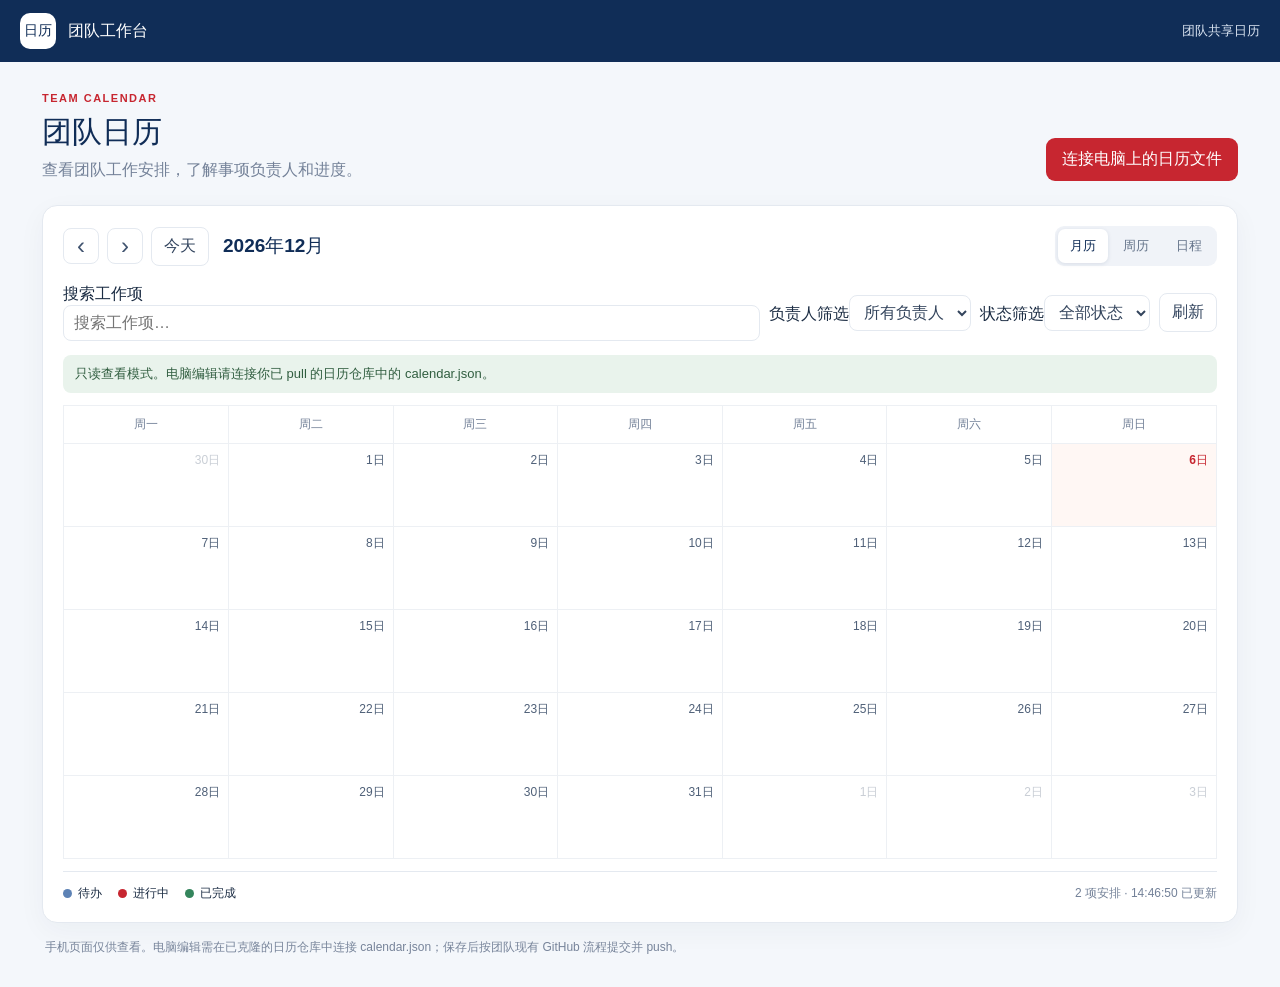
==== index.html @ 69278ab6 "Publish team calendar" ====
<!doctype html>
<html lang="zh-CN">
<head>
  <meta charset="utf-8"><meta name="viewport" content="width=device-width,initial-scale=1"><meta name="theme-color" content="#102d57">
  <meta name="description" content="团队工作安排日历"><title>团队日历</title>
  <link rel="stylesheet" href="./calendar.css"><script src="./fullcalendar.global.min.js" defer></script><script type="module" src="./calendar.js"></script>
</head>
<body>
  <header class="topbar"><div class="brand"><span class="brand-mark">日历</span><span>团队工作台</span></div><span class="read-only-label">团队共享日历</span></header>
  <main class="page">
    <section class="intro"><div><p class="eyebrow">TEAM CALENDAR</p><h1>团队日历</h1><p class="muted">查看团队工作安排，了解事项负责人和进度。</p></div><button id="connectFile" class="primary desktop-only" type="button">连接电脑上的日历文件</button></section>
    <section class="calendar-panel">
      <div class="calendar-toolbar"><div class="date-navigation"><button id="prevButton" class="icon" aria-label="上一期">‹</button><button id="nextButton" class="icon" aria-label="下一期">›</button><button id="todayButton" class="quiet">今天</button><h2 id="calendarTitle"></h2></div><div id="views" class="segmented" aria-label="日历视图"><button data-view="dayGridMonth">月历</button><button data-view="dayGridWeek">周历</button><button data-view="listMonth">日程</button></div></div>
      <div class="filters"><label class="search-label"><span class="sr-only">搜索工作项</span><input id="search" type="search" placeholder="搜索工作项…" maxlength="200"></label><label><span class="sr-only">负责人筛选</span><select id="ownerFilter"><option value="">所有负责人</option></select></label><label><span class="sr-only">状态筛选</span><select id="statusFilter"><option value="">全部状态</option><option value="todo">待办</option><option value="doing">进行中</option><option value="done">已完成</option></select></label><button id="refreshButton" class="quiet" type="button">刷新</button></div>
      <div id="statusBanner" class="status-banner" role="status" hidden></div><div id="calendar" aria-label="团队共享日历"></div>
      <footer class="calendar-footer"><div class="legend"><span><i class="dot todo"></i>待办</span><span><i class="dot doing"></i>进行中</span><span><i class="dot done"></i>已完成</span></div><span id="syncStatus" class="muted">正在读取日历</span></footer>
    </section>
    <p class="usage-note">手机页面仅供查看。电脑编辑需在已克隆的日历仓库中连接 calendar.json；保存后按团队现有 GitHub 流程提交并 push。</p>
  </main>
  <dialog id="eventDialog" class="drawer"><form id="eventForm"><div class="dialog-head"><div><p class="eyebrow">WORK ITEM</p><h2 id="eventHeading">工作项</h2></div><button id="closeEvent" class="icon" aria-label="关闭" type="button">×</button></div>
    <label>工作项标题<input id="eventTitle" required maxlength="200" placeholder="这项工作需要完成什么？"></label><div class="form-row"><label>开始日期<input id="eventStart" type="date" required></label><label>结束日期<input id="eventEnd" type="date" required></label></div><p class="field-note">结束日期包含当天，跨日事项会显示为连续横条。</p>
    <div class="form-row"><label>负责人<input id="eventOwner" maxlength="80" placeholder="可留空"></label><label>状态<select id="eventStatus"><option value="todo">待办</option><option value="doing">进行中</option><option value="done">已完成</option></select></label></div><label>备注<textarea id="eventBody" rows="4" maxlength="10000" placeholder="补充工作说明…"></textarea></label>
    <p id="eventError" class="error" role="alert"></p><div class="form-actions"><button id="deleteEvent" class="danger" type="button">删除工作项</button><button id="saveEvent" class="primary" type="submit">保存到本机文件</button></div>
  </form></dialog>
  <dialog id="readDialog" class="drawer"><div class="dialog-head"><div><p class="eyebrow">WORK ITEM</p><h2 id="readTitle"></h2></div><button class="icon" data-close-read aria-label="关闭">×</button></div><p id="readDates" class="field-note"></p><p id="readOwner" class="field-note"></p><p id="readStatus" class="field-note"></p><p id="readBody" class="read-body"></p></dialog>
  <script>document.documentElement.classList.toggle('mobile-view',matchMedia('(max-width: 767px)').matches);</script>
</body></html>
---- calendar.css ----
:root{font-family:"Segoe UI","Microsoft YaHei",sans-serif;color:#1b2c43;background:#f4f7fb;font-synthesis:none;text-rendering:optimizeLegibility;--navy:#102d57;--red:#c72630;--muted:#738198;--line:#e4e9f0;--todo:#dce9fa;--doing:#fbe5e3;--done:#dfeee7}*{box-sizing:border-box}body{margin:0}.topbar{height:62px;padding:0 max(20px,calc((100vw - 1240px)/2));display:flex;align-items:center;justify-content:space-between;background:var(--navy);color:white}.brand{display:flex;align-items:center;gap:12px;font-weight:600}.brand-mark{display:inline-grid;place-items:center;width:36px;height:36px;border-radius:10px;background:#fff;color:var(--navy);font-size:14px;font-weight:800}.read-only-label{font-size:13px;color:#d7e1ef}.page{max-width:1240px;margin:30px auto;padding:0 22px}.intro{display:flex;justify-content:space-between;align-items:end;gap:20px;margin:10px 0 24px}.eyebrow{margin:0 0 8px;color:var(--red);font-size:11px;letter-spacing:1.5px;font-weight:750}.intro h1{margin:0 0 7px;color:var(--navy);font-size:30px}.muted,.field-note{color:var(--muted)}.intro .muted{margin:0}.primary,.quiet,.danger,.icon,select,input,textarea{font:inherit}.primary{border:0;border-radius:9px;background:var(--red);color:white;font-weight:650;padding:11px 16px;cursor:pointer}.primary:hover{background:#a91e27}.quiet{border:1px solid var(--line);border-radius:8px;background:white;color:#32445e;padding:8px 12px;cursor:pointer}.quiet:hover,.icon:hover{border-color:#afbed0;background:#f6f8fb}.icon{width:36px;height:36px;border:1px solid var(--line);border-radius:8px;background:white;color:#40536f;font-size:24px;line-height:1;cursor:pointer}.calendar-panel{border:1px solid var(--line);border-radius:15px;background:white;padding:20px;box-shadow:0 8px 28px #142c4a0b}.calendar-toolbar,.date-navigation,.filters,.calendar-footer,.legend,.form-row,.form-actions,.dialog-head{display:flex;align-items:center}.calendar-toolbar{justify-content:space-between;gap:15px;margin-bottom:18px}.date-navigation{gap:8px}.date-navigation h2{margin:0 0 0 6px;color:var(--navy);font-size:19px}.segmented{display:flex;gap:3px;border-radius:9px;padding:3px;background:#f0f3f8}.segmented button{border:0;border-radius:7px;background:transparent;color:#66758b;padding:8px 12px;cursor:pointer}.segmented button.active{background:white;color:var(--navy);box-shadow:0 1px 4px #102d571c;font-weight:650}.filters{gap:9px;flex-wrap:wrap;margin:0 0 14px}.filters input,.filters select{height:36px;border:1px solid var(--line);border-radius:8px;background:white;padding:0 10px;color:#34455d}.search-label{flex:1;min-width:150px}.search-label input{width:100%}.status-banner{padding:10px 12px;margin-bottom:12px;border-radius:8px;background:#e9f3ec;color:#315e40;font-size:13px}.status-banner.warning{background:#fff4df;color:#765311}.calendar-footer{justify-content:space-between;border-top:1px solid var(--line);padding-top:13px;margin-top:12px;font-size:12px}.legend{gap:16px}.legend span{display:flex;align-items:center;gap:6px}.dot{width:9px;height:9px;border-radius:50%}.dot.todo{background:#5d82b5}.dot.doing{background:var(--red)}.dot.done{background:#34855c}.usage-note{font-size:12px;line-height:1.7;color:#77849a;margin:14px 3px}.fc{--fc-border-color:#edf0f4;--fc-page-bg-color:#fff;--fc-neutral-bg-color:#f7f9fc;--fc-today-bg-color:#fff7f4;--fc-event-border-color:transparent}.fc .fc-toolbar{display:none}.fc .fc-col-header-cell-cushion{padding:10px 3px;color:#738198;font-size:12px;font-weight:600}.fc .fc-daygrid-day-number{padding:8px;color:#4f6078;font-size:12px}.fc .fc-day-today .fc-daygrid-day-number{color:var(--red);font-weight:750}.fc .fc-daygrid-event{margin:2px 4px;border-radius:5px;padding:3px 5px;color:#193252!important;font-size:12px}.fc .fc-event-title{font-weight:600}.fc .fc-event.status-todo{background:var(--todo);border-color:var(--todo)}.fc .fc-event.status-doing{background:var(--doing);border-color:var(--doing)}.fc .fc-event.status-done{background:var(--done);border-color:var(--done)}.fc .fc-daygrid-more-link{font-size:11px;color:var(--navy)}.fc .fc-list-event-title a{color:#243650}.fc .fc-list-event-dot{border-color:var(--navy)!important}.fc .fc-list-day-cushion{background:#f6f8fb!important}.drawer{width:min(540px,calc(100vw - 24px));max-height:min(92vh,850px);margin:auto;border:0;border-radius:16px;padding:22px;background:white;box-shadow:0 20px 70px #102d5740}.drawer::backdrop{background:#0a1b33a6}.dialog-head{justify-content:space-between;gap:14px;margin-bottom:18px}.dialog-head h2{margin:0;color:var(--navy);font-size:21px}.drawer form>label,.form-row label{display:grid;gap:7px;margin:0 0 13px;font-size:13px;font-weight:600;color:#42536a}.drawer input,.drawer select,.drawer textarea{width:100%;min-width:0;border:1px solid #dce3ec;border-radius:8px;padding:10px 11px;background:white;color:#263851}.drawer textarea{resize:vertical}.form-row{gap:12px;align-items:flex-start}.form-row label{flex:1}.field-note{font-size:12px;margin:0 0 13px}.form-actions{justify-content:flex-end;gap:9px;margin-top:18px}.danger{margin-right:auto;border:1px solid #f0c8c8;border-radius:8px;background:white;color:#a62028;padding:9px 12px;cursor:pointer}.error{color:#ad252c;font-size:13px}.read-body{white-space:pre-wrap;line-height:1.65;color:#34455d}.mobile-view .desktop-only{display:none!important}.mobile-view .calendar-panel{padding:13px}.mobile-view .intro{margin-top:16px}.mobile-view .intro h1{font-size:25px}.mobile-view .intro .muted{font-size:13px}.mobile-view .calendar-toolbar{align-items:flex-start;flex-direction:column}.mobile-view .date-navigation{width:100%}.mobile-view .date-navigation h2{flex:1}.mobile-view .segmented{align-self:stretch}.mobile-view .segmented button{flex:1}.mobile-view .filters{display:grid;grid-template-columns:1fr 1fr}.mobile-view .search-label{grid-column:1/-1}.mobile-view .calendar-footer{align-items:flex-start;flex-direction:column;gap:10px}.mobile-view .fc .fc-list-event-title{white-space:normal}.mobile-view .fc .fc-list-event-time{width:0;font-size:0}@media(max-width:767px){.topbar{height:54px;padding:0 15px}.page{margin:17px auto;padding:0 12px}.calendar-panel{border-radius:12px}.intro h1{font-size:25px}.form-row{gap:8px}.drawer{padding:18px}.fc .fc-list-event-title{white-space:normal}}
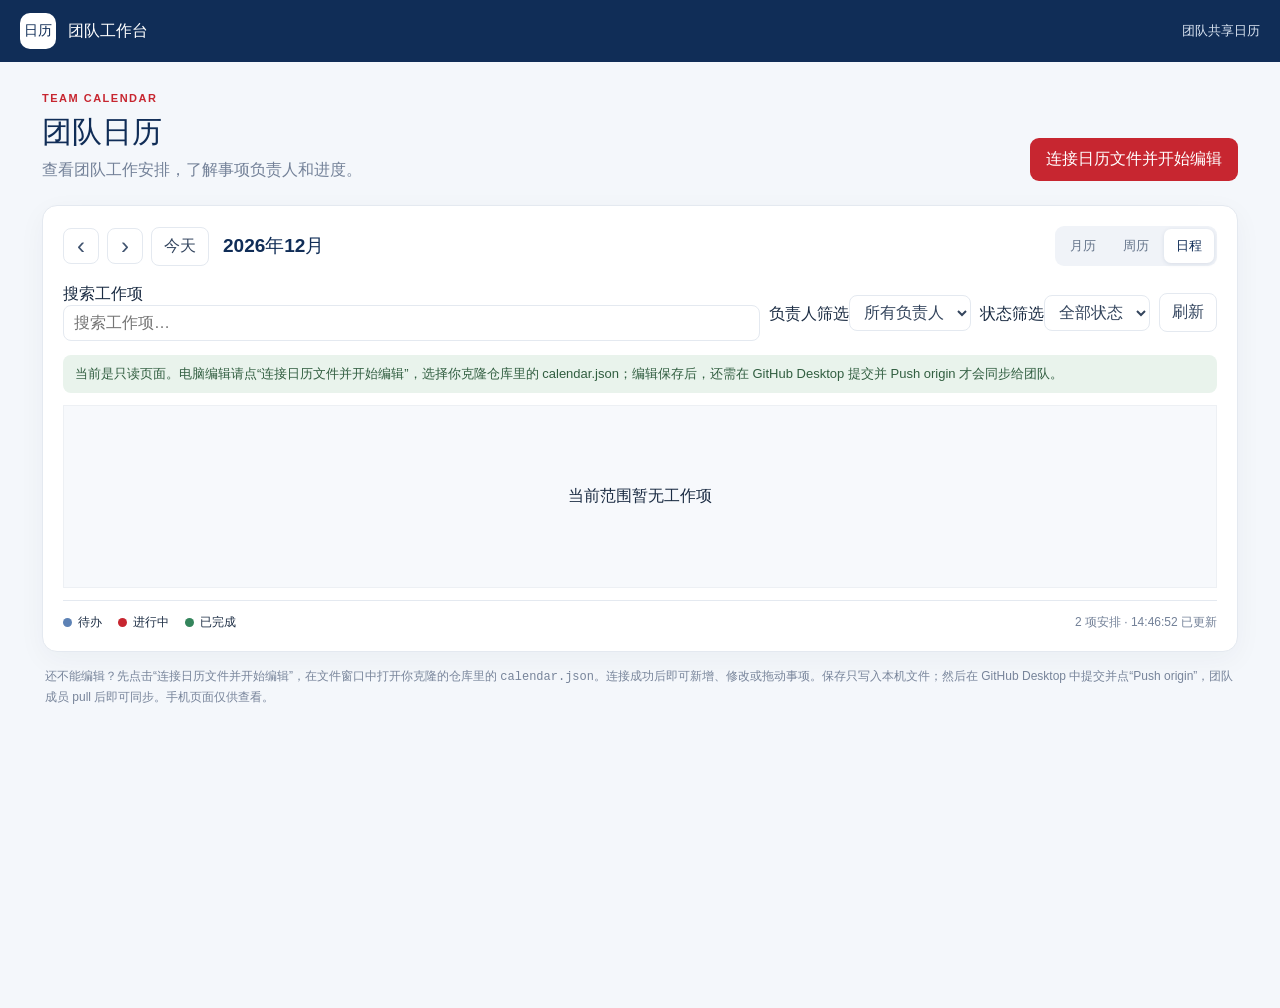
==== commit e2f69145: "Clarify calendar editing and push workflow" ====
--- a/index.html
+++ b/index.html
@@ -8,14 +8,14 @@
 <body>
   <header class="topbar"><div class="brand"><span class="brand-mark">日历</span><span>团队工作台</span></div><span class="read-only-label">团队共享日历</span></header>
   <main class="page">
-    <section class="intro"><div><p class="eyebrow">TEAM CALENDAR</p><h1>团队日历</h1><p class="muted">查看团队工作安排，了解事项负责人和进度。</p></div><button id="connectFile" class="primary desktop-only" type="button">连接电脑上的日历文件</button></section>
+    <section class="intro"><div><p class="eyebrow">TEAM CALENDAR</p><h1>团队日历</h1><p class="muted">查看团队工作安排，了解事项负责人和进度。</p></div><button id="connectFile" class="primary desktop-only" type="button">连接日历文件并开始编辑</button></section>
     <section class="calendar-panel">
       <div class="calendar-toolbar"><div class="date-navigation"><button id="prevButton" class="icon" aria-label="上一期">‹</button><button id="nextButton" class="icon" aria-label="下一期">›</button><button id="todayButton" class="quiet">今天</button><h2 id="calendarTitle"></h2></div><div id="views" class="segmented" aria-label="日历视图"><button data-view="dayGridMonth">月历</button><button data-view="dayGridWeek">周历</button><button data-view="listMonth">日程</button></div></div>
       <div class="filters"><label class="search-label"><span class="sr-only">搜索工作项</span><input id="search" type="search" placeholder="搜索工作项…" maxlength="200"></label><label><span class="sr-only">负责人筛选</span><select id="ownerFilter"><option value="">所有负责人</option></select></label><label><span class="sr-only">状态筛选</span><select id="statusFilter"><option value="">全部状态</option><option value="todo">待办</option><option value="doing">进行中</option><option value="done">已完成</option></select></label><button id="refreshButton" class="quiet" type="button">刷新</button></div>
       <div id="statusBanner" class="status-banner" role="status" hidden></div><div id="calendar" aria-label="团队共享日历"></div>
       <footer class="calendar-footer"><div class="legend"><span><i class="dot todo"></i>待办</span><span><i class="dot doing"></i>进行中</span><span><i class="dot done"></i>已完成</span></div><span id="syncStatus" class="muted">正在读取日历</span></footer>
     </section>
-    <p class="usage-note">手机页面仅供查看。电脑编辑需在已克隆的日历仓库中连接 calendar.json；保存后按团队现有 GitHub 流程提交并 push。</p>
+    <p class="usage-note">还不能编辑？先点击“连接日历文件并开始编辑”，在文件窗口中打开你克隆的仓库里的 <code>calendar.json</code>。连接成功后即可新增、修改或拖动事项。保存只写入本机文件；然后在 GitHub Desktop 中提交并点“Push origin”，团队成员 pull 后即可同步。手机页面仅供查看。</p>
   </main>
   <dialog id="eventDialog" class="drawer"><form id="eventForm"><div class="dialog-head"><div><p class="eyebrow">WORK ITEM</p><h2 id="eventHeading">工作项</h2></div><button id="closeEvent" class="icon" aria-label="关闭" type="button">×</button></div>
     <label>工作项标题<input id="eventTitle" required maxlength="200" placeholder="这项工作需要完成什么？"></label><div class="form-row"><label>开始日期<input id="eventStart" type="date" required></label><label>结束日期<input id="eventEnd" type="date" required></label></div><p class="field-note">结束日期包含当天，跨日事项会显示为连续横条。</p>
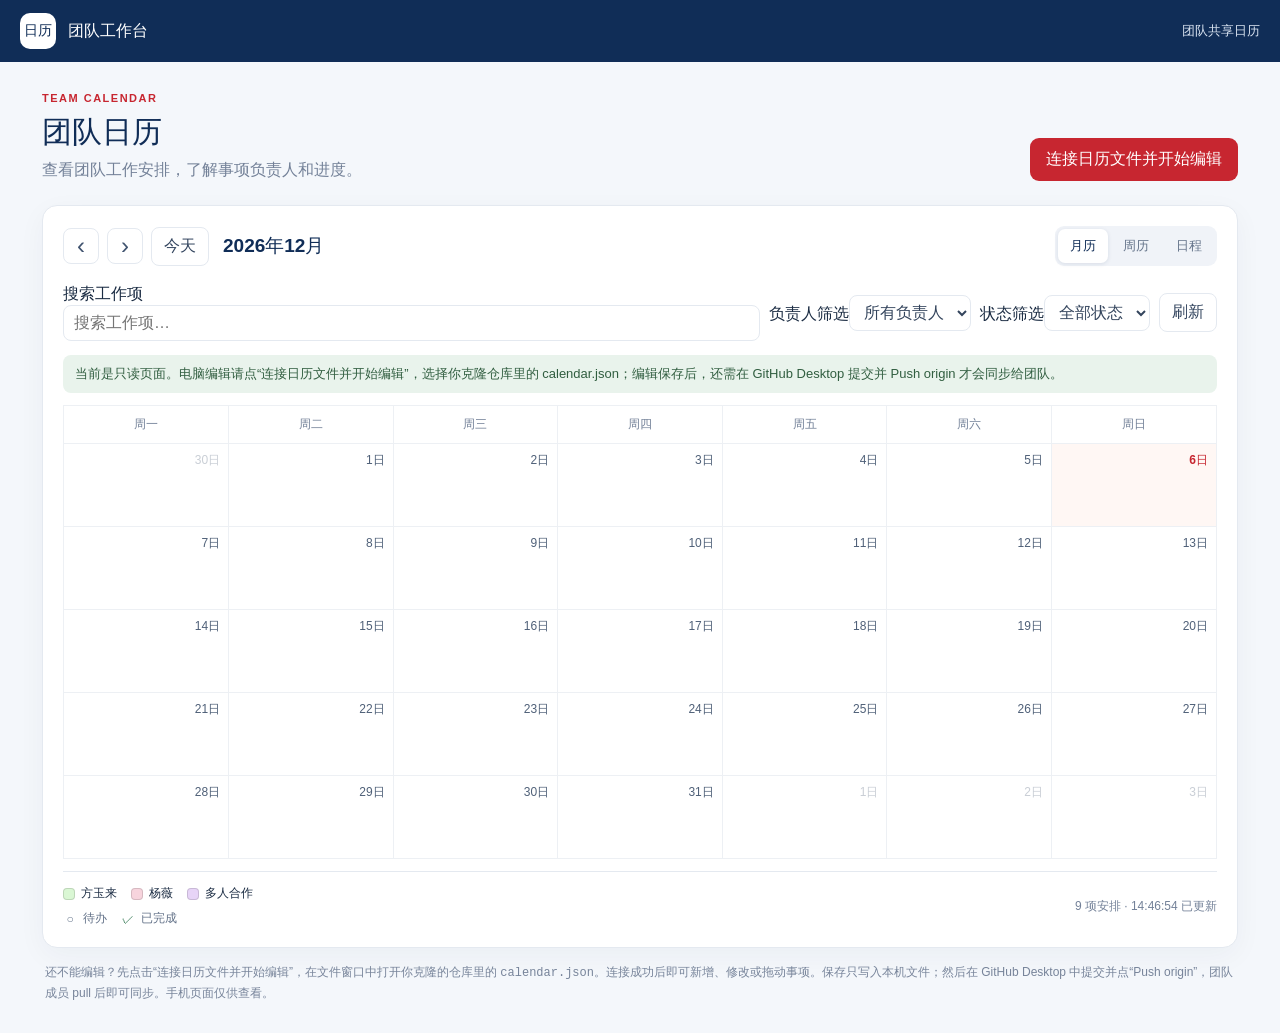
==== commit 6127bd2a: "更新团队日历" ====
--- a/index.html
+++ b/index.html
@@ -11,15 +11,15 @@
     <section class="intro"><div><p class="eyebrow">TEAM CALENDAR</p><h1>团队日历</h1><p class="muted">查看团队工作安排，了解事项负责人和进度。</p></div><button id="connectFile" class="primary desktop-only" type="button">连接日历文件并开始编辑</button></section>
     <section class="calendar-panel">
       <div class="calendar-toolbar"><div class="date-navigation"><button id="prevButton" class="icon" aria-label="上一期">‹</button><button id="nextButton" class="icon" aria-label="下一期">›</button><button id="todayButton" class="quiet">今天</button><h2 id="calendarTitle"></h2></div><div id="views" class="segmented" aria-label="日历视图"><button data-view="dayGridMonth">月历</button><button data-view="dayGridWeek">周历</button><button data-view="listMonth">日程</button></div></div>
-      <div class="filters"><label class="search-label"><span class="sr-only">搜索工作项</span><input id="search" type="search" placeholder="搜索工作项…" maxlength="200"></label><label><span class="sr-only">负责人筛选</span><select id="ownerFilter"><option value="">所有负责人</option></select></label><label><span class="sr-only">状态筛选</span><select id="statusFilter"><option value="">全部状态</option><option value="todo">待办</option><option value="doing">进行中</option><option value="done">已完成</option></select></label><button id="refreshButton" class="quiet" type="button">刷新</button></div>
+      <div class="filters"><label class="search-label"><span class="sr-only">搜索工作项</span><input id="search" type="search" placeholder="搜索工作项…" maxlength="200"></label><label><span class="sr-only">负责人筛选</span><select id="ownerFilter"><option value="">所有负责人</option></select></label><label><span class="sr-only">状态筛选</span><select id="statusFilter"><option value="">全部状态</option><option value="todo">待办</option><option value="done">已完成</option></select></label><button id="refreshButton" class="quiet" type="button">刷新</button></div>
       <div id="statusBanner" class="status-banner" role="status" hidden></div><div id="calendar" aria-label="团队共享日历"></div>
-      <footer class="calendar-footer"><div class="legend"><span><i class="dot todo"></i>待办</span><span><i class="dot doing"></i>进行中</span><span><i class="dot done"></i>已完成</span></div><span id="syncStatus" class="muted">正在读取日历</span></footer>
+      <footer class="calendar-footer"><div class="calendar-legends"><div id="ownerLegend" class="legend" aria-label="执行人颜色图例"></div><div class="status-legend" aria-label="任务状态图例"><span><i class="task-status-icon is-todo" aria-hidden="true">○</i>待办</span><span><i class="task-status-icon is-done" aria-hidden="true">✓</i>已完成</span></div></div><span id="syncStatus" class="muted">正在读取日历</span></footer>
     </section>
     <p class="usage-note">还不能编辑？先点击“连接日历文件并开始编辑”，在文件窗口中打开你克隆的仓库里的 <code>calendar.json</code>。连接成功后即可新增、修改或拖动事项。保存只写入本机文件；然后在 GitHub Desktop 中提交并点“Push origin”，团队成员 pull 后即可同步。手机页面仅供查看。</p>
   </main>
   <dialog id="eventDialog" class="drawer"><form id="eventForm"><div class="dialog-head"><div><p class="eyebrow">WORK ITEM</p><h2 id="eventHeading">工作项</h2></div><button id="closeEvent" class="icon" aria-label="关闭" type="button">×</button></div>
     <label>工作项标题<input id="eventTitle" required maxlength="200" placeholder="这项工作需要完成什么？"></label><div class="form-row"><label>开始日期<input id="eventStart" type="date" required></label><label>结束日期<input id="eventEnd" type="date" required></label></div><p class="field-note">结束日期包含当天，跨日事项会显示为连续横条。</p>
-    <div class="form-row"><label>负责人<input id="eventOwner" maxlength="80" placeholder="可留空"></label><label>状态<select id="eventStatus"><option value="todo">待办</option><option value="doing">进行中</option><option value="done">已完成</option></select></label></div><label>备注<textarea id="eventBody" rows="4" maxlength="10000" placeholder="补充工作说明…"></textarea></label>
+    <div class="form-row"><label>执行人<input id="eventOwner" maxlength="80" placeholder="多人用顿号分隔，如：方玉来、杨薇"></label><label>状态<select id="eventStatus"><option value="todo">待办</option><option value="done">已完成</option></select></label></div><label>备注<textarea id="eventBody" rows="4" maxlength="10000" placeholder="补充工作说明…"></textarea></label>
     <p id="eventError" class="error" role="alert"></p><div class="form-actions"><button id="deleteEvent" class="danger" type="button">删除工作项</button><button id="saveEvent" class="primary" type="submit">保存到本机文件</button></div>
   </form></dialog>
   <dialog id="readDialog" class="drawer"><div class="dialog-head"><div><p class="eyebrow">WORK ITEM</p><h2 id="readTitle"></h2></div><button class="icon" data-close-read aria-label="关闭">×</button></div><p id="readDates" class="field-note"></p><p id="readOwner" class="field-note"></p><p id="readStatus" class="field-note"></p><p id="readBody" class="read-body"></p></dialog>
--- a/calendar.css
+++ b/calendar.css
@@ -1 +1 @@
-:root{font-family:"Segoe UI","Microsoft YaHei",sans-serif;color:#1b2c43;background:#f4f7fb;font-synthesis:none;text-rendering:optimizeLegibility;--navy:#102d57;--red:#c72630;--muted:#738198;--line:#e4e9f0;--todo:#dce9fa;--doing:#fbe5e3;--done:#dfeee7}*{box-sizing:border-box}body{margin:0}.topbar{height:62px;padding:0 max(20px,calc((100vw - 1240px)/2));display:flex;align-items:center;justify-content:space-between;background:var(--navy);color:white}.brand{display:flex;align-items:center;gap:12px;font-weight:600}.brand-mark{display:inline-grid;place-items:center;width:36px;height:36px;border-radius:10px;background:#fff;color:var(--navy);font-size:14px;font-weight:800}.read-only-label{font-size:13px;color:#d7e1ef}.page{max-width:1240px;margin:30px auto;padding:0 22px}.intro{display:flex;justify-content:space-between;align-items:end;gap:20px;margin:10px 0 24px}.eyebrow{margin:0 0 8px;color:var(--red);font-size:11px;letter-spacing:1.5px;font-weight:750}.intro h1{margin:0 0 7px;color:var(--navy);font-size:30px}.muted,.field-note{color:var(--muted)}.intro .muted{margin:0}.primary,.quiet,.danger,.icon,select,input,textarea{font:inherit}.primary{border:0;border-radius:9px;background:var(--red);color:white;font-weight:650;padding:11px 16px;cursor:pointer}.primary:hover{background:#a91e27}.quiet{border:1px solid var(--line);border-radius:8px;background:white;color:#32445e;padding:8px 12px;cursor:pointer}.quiet:hover,.icon:hover{border-color:#afbed0;background:#f6f8fb}.icon{width:36px;height:36px;border:1px solid var(--line);border-radius:8px;background:white;color:#40536f;font-size:24px;line-height:1;cursor:pointer}.calendar-panel{border:1px solid var(--line);border-radius:15px;background:white;padding:20px;box-shadow:0 8px 28px #142c4a0b}.calendar-toolbar,.date-navigation,.filters,.calendar-footer,.legend,.form-row,.form-actions,.dialog-head{display:flex;align-items:center}.calendar-toolbar{justify-content:space-between;gap:15px;margin-bottom:18px}.date-navigation{gap:8px}.date-navigation h2{margin:0 0 0 6px;color:var(--navy);font-size:19px}.segmented{display:flex;gap:3px;border-radius:9px;padding:3px;background:#f0f3f8}.segmented button{border:0;border-radius:7px;background:transparent;color:#66758b;padding:8px 12px;cursor:pointer}.segmented button.active{background:white;color:var(--navy);box-shadow:0 1px 4px #102d571c;font-weight:650}.filters{gap:9px;flex-wrap:wrap;margin:0 0 14px}.filters input,.filters select{height:36px;border:1px solid var(--line);border-radius:8px;background:white;padding:0 10px;color:#34455d}.search-label{flex:1;min-width:150px}.search-label input{width:100%}.status-banner{padding:10px 12px;margin-bottom:12px;border-radius:8px;background:#e9f3ec;color:#315e40;font-size:13px}.status-banner.warning{background:#fff4df;color:#765311}.calendar-footer{justify-content:space-between;border-top:1px solid var(--line);padding-top:13px;margin-top:12px;font-size:12px}.legend{gap:16px}.legend span{display:flex;align-items:center;gap:6px}.dot{width:9px;height:9px;border-radius:50%}.dot.todo{background:#5d82b5}.dot.doing{background:var(--red)}.dot.done{background:#34855c}.usage-note{font-size:12px;line-height:1.7;color:#77849a;margin:14px 3px}.fc{--fc-border-color:#edf0f4;--fc-page-bg-color:#fff;--fc-neutral-bg-color:#f7f9fc;--fc-today-bg-color:#fff7f4;--fc-event-border-color:transparent}.fc .fc-toolbar{display:none}.fc .fc-col-header-cell-cushion{padding:10px 3px;color:#738198;font-size:12px;font-weight:600}.fc .fc-daygrid-day-number{padding:8px;color:#4f6078;font-size:12px}.fc .fc-day-today .fc-daygrid-day-number{color:var(--red);font-weight:750}.fc .fc-daygrid-event{margin:2px 4px;border-radius:5px;padding:3px 5px;color:#193252!important;font-size:12px}.fc .fc-event-title{font-weight:600}.fc .fc-event.status-todo{background:var(--todo);border-color:var(--todo)}.fc .fc-event.status-doing{background:var(--doing);border-color:var(--doing)}.fc .fc-event.status-done{background:var(--done);border-color:var(--done)}.fc .fc-daygrid-more-link{font-size:11px;color:var(--navy)}.fc .fc-list-event-title a{color:#243650}.fc .fc-list-event-dot{border-color:var(--navy)!important}.fc .fc-list-day-cushion{background:#f6f8fb!important}.drawer{width:min(540px,calc(100vw - 24px));max-height:min(92vh,850px);margin:auto;border:0;border-radius:16px;padding:22px;background:white;box-shadow:0 20px 70px #102d5740}.drawer::backdrop{background:#0a1b33a6}.dialog-head{justify-content:space-between;gap:14px;margin-bottom:18px}.dialog-head h2{margin:0;color:var(--navy);font-size:21px}.drawer form>label,.form-row label{display:grid;gap:7px;margin:0 0 13px;font-size:13px;font-weight:600;color:#42536a}.drawer input,.drawer select,.drawer textarea{width:100%;min-width:0;border:1px solid #dce3ec;border-radius:8px;padding:10px 11px;background:white;color:#263851}.drawer textarea{resize:vertical}.form-row{gap:12px;align-items:flex-start}.form-row label{flex:1}.field-note{font-size:12px;margin:0 0 13px}.form-actions{justify-content:flex-end;gap:9px;margin-top:18px}.danger{margin-right:auto;border:1px solid #f0c8c8;border-radius:8px;background:white;color:#a62028;padding:9px 12px;cursor:pointer}.error{color:#ad252c;font-size:13px}.read-body{white-space:pre-wrap;line-height:1.65;color:#34455d}.mobile-view .desktop-only{display:none!important}.mobile-view .calendar-panel{padding:13px}.mobile-view .intro{margin-top:16px}.mobile-view .intro h1{font-size:25px}.mobile-view .intro .muted{font-size:13px}.mobile-view .calendar-toolbar{align-items:flex-start;flex-direction:column}.mobile-view .date-navigation{width:100%}.mobile-view .date-navigation h2{flex:1}.mobile-view .segmented{align-self:stretch}.mobile-view .segmented button{flex:1}.mobile-view .filters{display:grid;grid-template-columns:1fr 1fr}.mobile-view .search-label{grid-column:1/-1}.mobile-view .calendar-footer{align-items:flex-start;flex-direction:column;gap:10px}.mobile-view .fc .fc-list-event-title{white-space:normal}.mobile-view .fc .fc-list-event-time{width:0;font-size:0}@media(max-width:767px){.topbar{height:54px;padding:0 15px}.page{margin:17px auto;padding:0 12px}.calendar-panel{border-radius:12px}.intro h1{font-size:25px}.form-row{gap:8px}.drawer{padding:18px}.fc .fc-list-event-title{white-space:normal}}
+:root{font-family:"Segoe UI","Microsoft YaHei",sans-serif;color:#1b2c43;background:#f4f7fb;font-synthesis:none;text-rendering:optimizeLegibility;--navy:#102d57;--red:#c72630;--muted:#738198;--line:#e4e9f0;}*{box-sizing:border-box}body{margin:0}.topbar{height:62px;padding:0 max(20px,calc((100vw - 1240px)/2));display:flex;align-items:center;justify-content:space-between;background:var(--navy);color:white}.brand{display:flex;align-items:center;gap:12px;font-weight:600}.brand-mark{display:inline-grid;place-items:center;width:36px;height:36px;border-radius:10px;background:#fff;color:var(--navy);font-size:14px;font-weight:800}.read-only-label{font-size:13px;color:#d7e1ef}.page{max-width:1240px;margin:30px auto;padding:0 22px}.intro{display:flex;justify-content:space-between;align-items:end;gap:20px;margin:10px 0 24px}.eyebrow{margin:0 0 8px;color:var(--red);font-size:11px;letter-spacing:1.5px;font-weight:750}.intro h1{margin:0 0 7px;color:var(--navy);font-size:30px}.muted,.field-note{color:var(--muted)}.intro .muted{margin:0}.primary,.quiet,.danger,.icon,select,input,textarea{font:inherit}.primary{border:0;border-radius:9px;background:var(--red);color:white;font-weight:650;padding:11px 16px;cursor:pointer}.primary:hover{background:#a91e27}.quiet{border:1px solid var(--line);border-radius:8px;background:white;color:#32445e;padding:8px 12px;cursor:pointer}.quiet:hover,.icon:hover{border-color:#afbed0;background:#f6f8fb}.icon{width:36px;height:36px;border:1px solid var(--line);border-radius:8px;background:white;color:#40536f;font-size:24px;line-height:1;cursor:pointer}.calendar-panel{border:1px solid var(--line);border-radius:15px;background:white;padding:20px;box-shadow:0 8px 28px #142c4a0b}.calendar-toolbar,.date-navigation,.filters,.calendar-footer,.legend,.form-row,.form-actions,.dialog-head{display:flex;align-items:center}.calendar-toolbar{justify-content:space-between;gap:15px;margin-bottom:18px}.date-navigation{gap:8px}.date-navigation h2{margin:0 0 0 6px;color:var(--navy);font-size:19px}.segmented{display:flex;gap:3px;border-radius:9px;padding:3px;background:#f0f3f8}.segmented button{border:0;border-radius:7px;background:transparent;color:#66758b;padding:8px 12px;cursor:pointer}.segmented button.active{background:white;color:var(--navy);box-shadow:0 1px 4px #102d571c;font-weight:650}.filters{gap:9px;flex-wrap:wrap;margin:0 0 14px}.filters input,.filters select{height:36px;border:1px solid var(--line);border-radius:8px;background:white;padding:0 10px;color:#34455d}.search-label{flex:1;min-width:150px}.search-label input{width:100%}.status-banner{padding:10px 12px;margin-bottom:12px;border-radius:8px;background:#e9f3ec;color:#315e40;font-size:13px}.status-banner.warning{background:#fff4df;color:#765311}.calendar-footer{justify-content:space-between;border-top:1px solid var(--line);padding-top:13px;margin-top:12px;font-size:12px}.legend{gap:16px}.legend span{display:flex;align-items:center;gap:6px}.dot{width:9px;height:9px;border-radius:50%}.dot.todo{background:#5d82b5}.dot.doing{background:var(--red)}.dot.done{background:#34855c}.usage-note{font-size:12px;line-height:1.7;color:#77849a;margin:14px 3px}.fc{--fc-border-color:#edf0f4;--fc-page-bg-color:#fff;--fc-neutral-bg-color:#f7f9fc;--fc-today-bg-color:#fff7f4;--fc-event-border-color:transparent}.fc .fc-toolbar{display:none}.fc .fc-col-header-cell-cushion{padding:10px 3px;color:#738198;font-size:12px;font-weight:600}.fc .fc-daygrid-day-number{padding:8px;color:#4f6078;font-size:12px}.fc .fc-day-today .fc-daygrid-day-number{color:var(--red);font-weight:750}.fc .fc-daygrid-event{margin:2px 4px;border-radius:5px;padding:3px 5px;color:#193252!important;font-size:12px}.fc .fc-event-title{font-weight:600}.fc .fc-daygrid-more-link{font-size:11px;color:var(--navy)}.fc .fc-list-event-title a{color:#243650}.fc .fc-list-day-cushion{background:#f6f8fb!important}.drawer{width:min(540px,calc(100vw - 24px));max-height:min(92vh,850px);margin:auto;border:0;border-radius:16px;padding:22px;background:white;box-shadow:0 20px 70px #102d5740}.drawer::backdrop{background:#0a1b33a6}.dialog-head{justify-content:space-between;gap:14px;margin-bottom:18px}.dialog-head h2{margin:0;color:var(--navy);font-size:21px}.drawer form>label,.form-row label{display:grid;gap:7px;margin:0 0 13px;font-size:13px;font-weight:600;color:#42536a}.drawer input,.drawer select,.drawer textarea{width:100%;min-width:0;border:1px solid #dce3ec;border-radius:8px;padding:10px 11px;background:white;color:#263851}.drawer textarea{resize:vertical}.form-row{gap:12px;align-items:flex-start}.form-row label{flex:1}.field-note{font-size:12px;margin:0 0 13px}.form-actions{justify-content:flex-end;gap:9px;margin-top:18px}.danger{margin-right:auto;border:1px solid #f0c8c8;border-radius:8px;background:white;color:#a62028;padding:9px 12px;cursor:pointer}.error{color:#ad252c;font-size:13px}.read-body{white-space:pre-wrap;line-height:1.65;color:#34455d}.mobile-view .desktop-only{display:none!important}.mobile-view .calendar-panel{padding:13px}.mobile-view .intro{margin-top:16px}.mobile-view .intro h1{font-size:25px}.mobile-view .intro .muted{font-size:13px}.mobile-view .calendar-toolbar{align-items:flex-start;flex-direction:column}.mobile-view .date-navigation{width:100%}.mobile-view .date-navigation h2{flex:1}.mobile-view .segmented{align-self:stretch}.mobile-view .segmented button{flex:1}.mobile-view .filters{display:grid;grid-template-columns:1fr 1fr}.mobile-view .search-label{grid-column:1/-1}.mobile-view .calendar-footer{align-items:flex-start;flex-direction:column;gap:10px}.mobile-view .fc .fc-list-event-title{white-space:normal}.mobile-view .fc .fc-list-event-time{width:0;font-size:0}@media(max-width:767px){.topbar{height:54px;padding:0 15px}.page{margin:17px auto;padding:0 12px}.calendar-panel{border-radius:12px}.intro h1{font-size:25px}.form-row{gap:8px}.drawer{padding:18px}.fc .fc-list-event-title{white-space:normal}}\n:root{--collaboration:#e9e0f6;--unassigned:#e4e9ef}.calendar-legends{display:flex;flex-direction:column;align-items:flex-start;gap:8px}.calendar-legends .legend{gap:7px 14px;flex-wrap:wrap}.legend-item,.status-legend span{display:inline-flex;align-items:center;gap:6px;white-space:nowrap}.owner-swatch{width:12px;height:12px;border:1px solid #0002;border-radius:4px;flex:none}.status-legend{display:flex;align-items:center;gap:14px;color:#617087}.task-status-icon{display:inline-grid;place-items:center;width:14px;height:14px;flex:none;font-size:12px;font-weight:800;line-height:1}.task-status-icon.is-todo{color:#65758b}.task-status-icon.is-done{color:#28704a}.fc .fc-daygrid-day-frame{min-height:100%}.fc .fc-daygrid-event{white-space:normal;line-height:1.3}.fc .fc-daygrid-event .task-status-icon,.fc .fc-list-event-title .task-status-icon{margin-right:4px}.fc .task-event-title{white-space:normal;overflow-wrap:anywhere}.fc .fc-list-event-dot{border-color:var(--fc-event-border-color)!important}.mobile-view .calendar-legends{gap:9px}.mobile-view .calendar-legends .legend{gap:6px 11px}.mobile-view .status-legend{gap:11px}
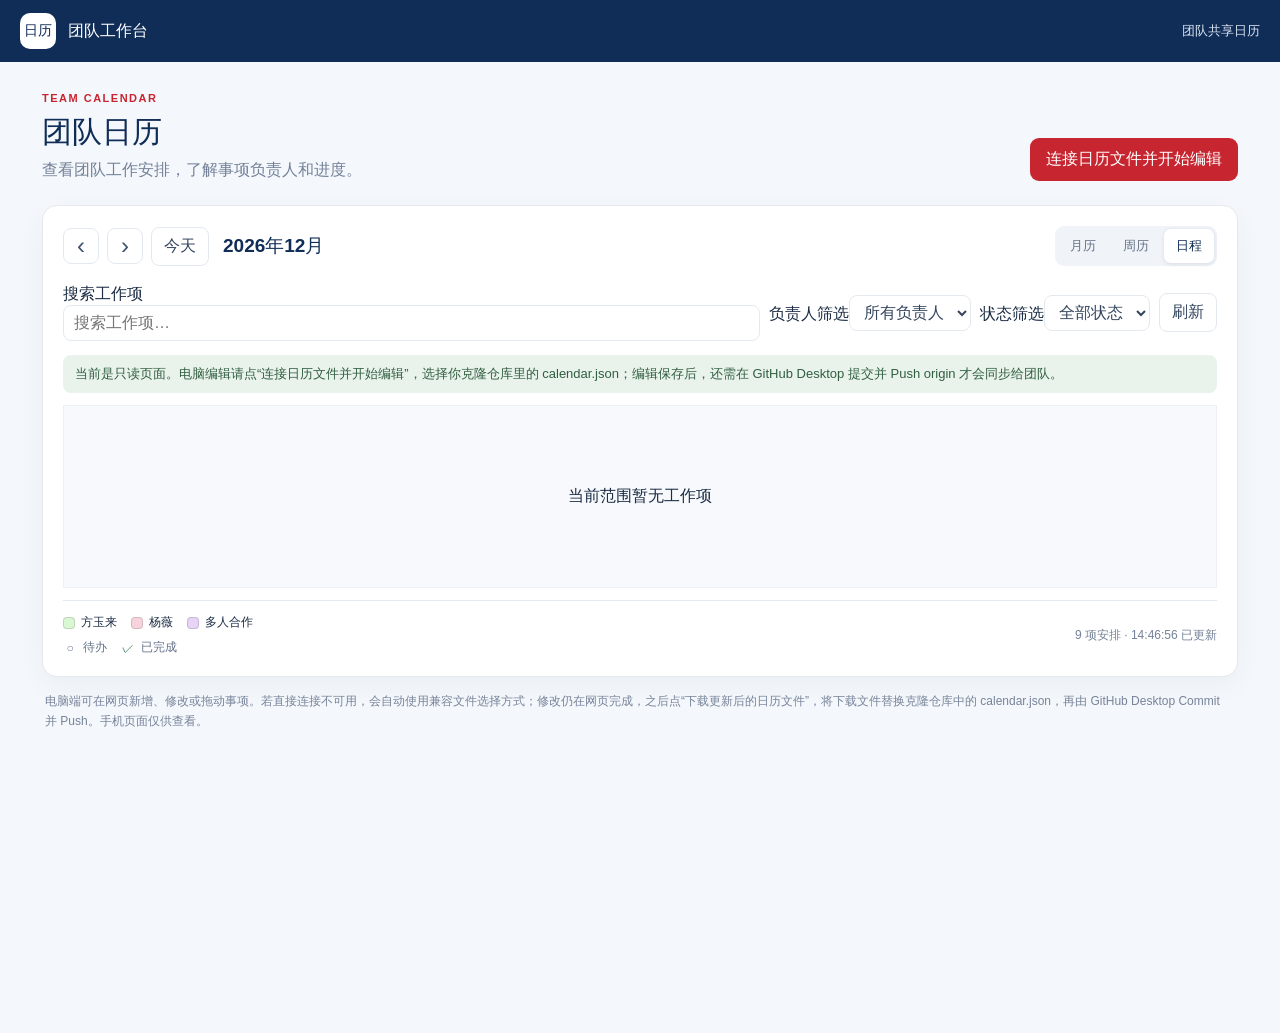
==== commit fbfe6c40: "修复网页日历编辑入口" ====
--- a/index.html
+++ b/index.html
@@ -8,14 +8,14 @@
 <body>
   <header class="topbar"><div class="brand"><span class="brand-mark">日历</span><span>团队工作台</span></div><span class="read-only-label">团队共享日历</span></header>
   <main class="page">
-    <section class="intro"><div><p class="eyebrow">TEAM CALENDAR</p><h1>团队日历</h1><p class="muted">查看团队工作安排，了解事项负责人和进度。</p></div><button id="connectFile" class="primary desktop-only" type="button">连接日历文件并开始编辑</button></section>
+    <section class="intro"><div><p class="eyebrow">TEAM CALENDAR</p><h1>团队日历</h1><p class="muted">查看团队工作安排，了解事项负责人和进度。</p></div><div class="editor-actions desktop-only"><button id="connectFile" class="primary" type="button">连接日历文件并开始编辑</button><label id="fileInputLabel" class="primary" for="calendarFileInput" hidden><span id="fileInputLabelText">选择日历文件并在网页编辑</span><input id="calendarFileInput" type="file" accept="application/json,.json" aria-label="选择克隆仓库中的 calendar.json"></label><button id="downloadFile" class="quiet" type="button" hidden>下载更新后的日历文件</button></div></section>
     <section class="calendar-panel">
       <div class="calendar-toolbar"><div class="date-navigation"><button id="prevButton" class="icon" aria-label="上一期">‹</button><button id="nextButton" class="icon" aria-label="下一期">›</button><button id="todayButton" class="quiet">今天</button><h2 id="calendarTitle"></h2></div><div id="views" class="segmented" aria-label="日历视图"><button data-view="dayGridMonth">月历</button><button data-view="dayGridWeek">周历</button><button data-view="listMonth">日程</button></div></div>
       <div class="filters"><label class="search-label"><span class="sr-only">搜索工作项</span><input id="search" type="search" placeholder="搜索工作项…" maxlength="200"></label><label><span class="sr-only">负责人筛选</span><select id="ownerFilter"><option value="">所有负责人</option></select></label><label><span class="sr-only">状态筛选</span><select id="statusFilter"><option value="">全部状态</option><option value="todo">待办</option><option value="done">已完成</option></select></label><button id="refreshButton" class="quiet" type="button">刷新</button></div>
       <div id="statusBanner" class="status-banner" role="status" hidden></div><div id="calendar" aria-label="团队共享日历"></div>
       <footer class="calendar-footer"><div class="calendar-legends"><div id="ownerLegend" class="legend" aria-label="执行人颜色图例"></div><div class="status-legend" aria-label="任务状态图例"><span><i class="task-status-icon is-todo" aria-hidden="true">○</i>待办</span><span><i class="task-status-icon is-done" aria-hidden="true">✓</i>已完成</span></div></div><span id="syncStatus" class="muted">正在读取日历</span></footer>
     </section>
-    <p class="usage-note">还不能编辑？先点击“连接日历文件并开始编辑”，在文件窗口中打开你克隆的仓库里的 <code>calendar.json</code>。连接成功后即可新增、修改或拖动事项。保存只写入本机文件；然后在 GitHub Desktop 中提交并点“Push origin”，团队成员 pull 后即可同步。手机页面仅供查看。</p>
+    <p class="usage-note">电脑端可在网页新增、修改或拖动事项。若直接连接不可用，会自动使用兼容文件选择方式；修改仍在网页完成，之后点“下载更新后的日历文件”，将下载文件替换克隆仓库中的 calendar.json，再由 GitHub Desktop Commit 并 Push。手机页面仅供查看。</p>
   </main>
   <dialog id="eventDialog" class="drawer"><form id="eventForm"><div class="dialog-head"><div><p class="eyebrow">WORK ITEM</p><h2 id="eventHeading">工作项</h2></div><button id="closeEvent" class="icon" aria-label="关闭" type="button">×</button></div>
     <label>工作项标题<input id="eventTitle" required maxlength="200" placeholder="这项工作需要完成什么？"></label><div class="form-row"><label>开始日期<input id="eventStart" type="date" required></label><label>结束日期<input id="eventEnd" type="date" required></label></div><p class="field-note">结束日期包含当天，跨日事项会显示为连续横条。</p>
--- a/calendar.css
+++ b/calendar.css
@@ -1 +1,4 @@
 :root{font-family:"Segoe UI","Microsoft YaHei",sans-serif;color:#1b2c43;background:#f4f7fb;font-synthesis:none;text-rendering:optimizeLegibility;--navy:#102d57;--red:#c72630;--muted:#738198;--line:#e4e9f0;}*{box-sizing:border-box}body{margin:0}.topbar{height:62px;padding:0 max(20px,calc((100vw - 1240px)/2));display:flex;align-items:center;justify-content:space-between;background:var(--navy);color:white}.brand{display:flex;align-items:center;gap:12px;font-weight:600}.brand-mark{display:inline-grid;place-items:center;width:36px;height:36px;border-radius:10px;background:#fff;color:var(--navy);font-size:14px;font-weight:800}.read-only-label{font-size:13px;color:#d7e1ef}.page{max-width:1240px;margin:30px auto;padding:0 22px}.intro{display:flex;justify-content:space-between;align-items:end;gap:20px;margin:10px 0 24px}.eyebrow{margin:0 0 8px;color:var(--red);font-size:11px;letter-spacing:1.5px;font-weight:750}.intro h1{margin:0 0 7px;color:var(--navy);font-size:30px}.muted,.field-note{color:var(--muted)}.intro .muted{margin:0}.primary,.quiet,.danger,.icon,select,input,textarea{font:inherit}.primary{border:0;border-radius:9px;background:var(--red);color:white;font-weight:650;padding:11px 16px;cursor:pointer}.primary:hover{background:#a91e27}.quiet{border:1px solid var(--line);border-radius:8px;background:white;color:#32445e;padding:8px 12px;cursor:pointer}.quiet:hover,.icon:hover{border-color:#afbed0;background:#f6f8fb}.icon{width:36px;height:36px;border:1px solid var(--line);border-radius:8px;background:white;color:#40536f;font-size:24px;line-height:1;cursor:pointer}.calendar-panel{border:1px solid var(--line);border-radius:15px;background:white;padding:20px;box-shadow:0 8px 28px #142c4a0b}.calendar-toolbar,.date-navigation,.filters,.calendar-footer,.legend,.form-row,.form-actions,.dialog-head{display:flex;align-items:center}.calendar-toolbar{justify-content:space-between;gap:15px;margin-bottom:18px}.date-navigation{gap:8px}.date-navigation h2{margin:0 0 0 6px;color:var(--navy);font-size:19px}.segmented{display:flex;gap:3px;border-radius:9px;padding:3px;background:#f0f3f8}.segmented button{border:0;border-radius:7px;background:transparent;color:#66758b;padding:8px 12px;cursor:pointer}.segmented button.active{background:white;color:var(--navy);box-shadow:0 1px 4px #102d571c;font-weight:650}.filters{gap:9px;flex-wrap:wrap;margin:0 0 14px}.filters input,.filters select{height:36px;border:1px solid var(--line);border-radius:8px;background:white;padding:0 10px;color:#34455d}.search-label{flex:1;min-width:150px}.search-label input{width:100%}.status-banner{padding:10px 12px;margin-bottom:12px;border-radius:8px;background:#e9f3ec;color:#315e40;font-size:13px}.status-banner.warning{background:#fff4df;color:#765311}.calendar-footer{justify-content:space-between;border-top:1px solid var(--line);padding-top:13px;margin-top:12px;font-size:12px}.legend{gap:16px}.legend span{display:flex;align-items:center;gap:6px}.dot{width:9px;height:9px;border-radius:50%}.dot.todo{background:#5d82b5}.dot.doing{background:var(--red)}.dot.done{background:#34855c}.usage-note{font-size:12px;line-height:1.7;color:#77849a;margin:14px 3px}.fc{--fc-border-color:#edf0f4;--fc-page-bg-color:#fff;--fc-neutral-bg-color:#f7f9fc;--fc-today-bg-color:#fff7f4;--fc-event-border-color:transparent}.fc .fc-toolbar{display:none}.fc .fc-col-header-cell-cushion{padding:10px 3px;color:#738198;font-size:12px;font-weight:600}.fc .fc-daygrid-day-number{padding:8px;color:#4f6078;font-size:12px}.fc .fc-day-today .fc-daygrid-day-number{color:var(--red);font-weight:750}.fc .fc-daygrid-event{margin:2px 4px;border-radius:5px;padding:3px 5px;color:#193252!important;font-size:12px}.fc .fc-event-title{font-weight:600}.fc .fc-daygrid-more-link{font-size:11px;color:var(--navy)}.fc .fc-list-event-title a{color:#243650}.fc .fc-list-day-cushion{background:#f6f8fb!important}.drawer{width:min(540px,calc(100vw - 24px));max-height:min(92vh,850px);margin:auto;border:0;border-radius:16px;padding:22px;background:white;box-shadow:0 20px 70px #102d5740}.drawer::backdrop{background:#0a1b33a6}.dialog-head{justify-content:space-between;gap:14px;margin-bottom:18px}.dialog-head h2{margin:0;color:var(--navy);font-size:21px}.drawer form>label,.form-row label{display:grid;gap:7px;margin:0 0 13px;font-size:13px;font-weight:600;color:#42536a}.drawer input,.drawer select,.drawer textarea{width:100%;min-width:0;border:1px solid #dce3ec;border-radius:8px;padding:10px 11px;background:white;color:#263851}.drawer textarea{resize:vertical}.form-row{gap:12px;align-items:flex-start}.form-row label{flex:1}.field-note{font-size:12px;margin:0 0 13px}.form-actions{justify-content:flex-end;gap:9px;margin-top:18px}.danger{margin-right:auto;border:1px solid #f0c8c8;border-radius:8px;background:white;color:#a62028;padding:9px 12px;cursor:pointer}.error{color:#ad252c;font-size:13px}.read-body{white-space:pre-wrap;line-height:1.65;color:#34455d}.mobile-view .desktop-only{display:none!important}.mobile-view .calendar-panel{padding:13px}.mobile-view .intro{margin-top:16px}.mobile-view .intro h1{font-size:25px}.mobile-view .intro .muted{font-size:13px}.mobile-view .calendar-toolbar{align-items:flex-start;flex-direction:column}.mobile-view .date-navigation{width:100%}.mobile-view .date-navigation h2{flex:1}.mobile-view .segmented{align-self:stretch}.mobile-view .segmented button{flex:1}.mobile-view .filters{display:grid;grid-template-columns:1fr 1fr}.mobile-view .search-label{grid-column:1/-1}.mobile-view .calendar-footer{align-items:flex-start;flex-direction:column;gap:10px}.mobile-view .fc .fc-list-event-title{white-space:normal}.mobile-view .fc .fc-list-event-time{width:0;font-size:0}@media(max-width:767px){.topbar{height:54px;padding:0 15px}.page{margin:17px auto;padding:0 12px}.calendar-panel{border-radius:12px}.intro h1{font-size:25px}.form-row{gap:8px}.drawer{padding:18px}.fc .fc-list-event-title{white-space:normal}}\n:root{--collaboration:#e9e0f6;--unassigned:#e4e9ef}.calendar-legends{display:flex;flex-direction:column;align-items:flex-start;gap:8px}.calendar-legends .legend{gap:7px 14px;flex-wrap:wrap}.legend-item,.status-legend span{display:inline-flex;align-items:center;gap:6px;white-space:nowrap}.owner-swatch{width:12px;height:12px;border:1px solid #0002;border-radius:4px;flex:none}.status-legend{display:flex;align-items:center;gap:14px;color:#617087}.task-status-icon{display:inline-grid;place-items:center;width:14px;height:14px;flex:none;font-size:12px;font-weight:800;line-height:1}.task-status-icon.is-todo{color:#65758b}.task-status-icon.is-done{color:#28704a}.fc .fc-daygrid-day-frame{min-height:100%}.fc .fc-daygrid-event{white-space:normal;line-height:1.3}.fc .fc-daygrid-event .task-status-icon,.fc .fc-list-event-title .task-status-icon{margin-right:4px}.fc .task-event-title{white-space:normal;overflow-wrap:anywhere}.fc .fc-list-event-dot{border-color:var(--fc-event-border-color)!important}.mobile-view .calendar-legends{gap:9px}.mobile-view .calendar-legends .legend{gap:6px 11px}.mobile-view .status-legend{gap:11px}
+.editor-actions{display:flex;align-items:center;justify-content:flex-end;gap:8px;flex-wrap:wrap} .editor-actions [hidden]{display:none}
+#fileInputLabel{position:relative;display:inline-flex;align-items:center} #calendarFileInput{position:absolute;inset:0;width:100%;height:100%;opacity:0;cursor:pointer} .editor-actions [hidden]{display:none}
+#fileInputLabel[hidden]{display:none}
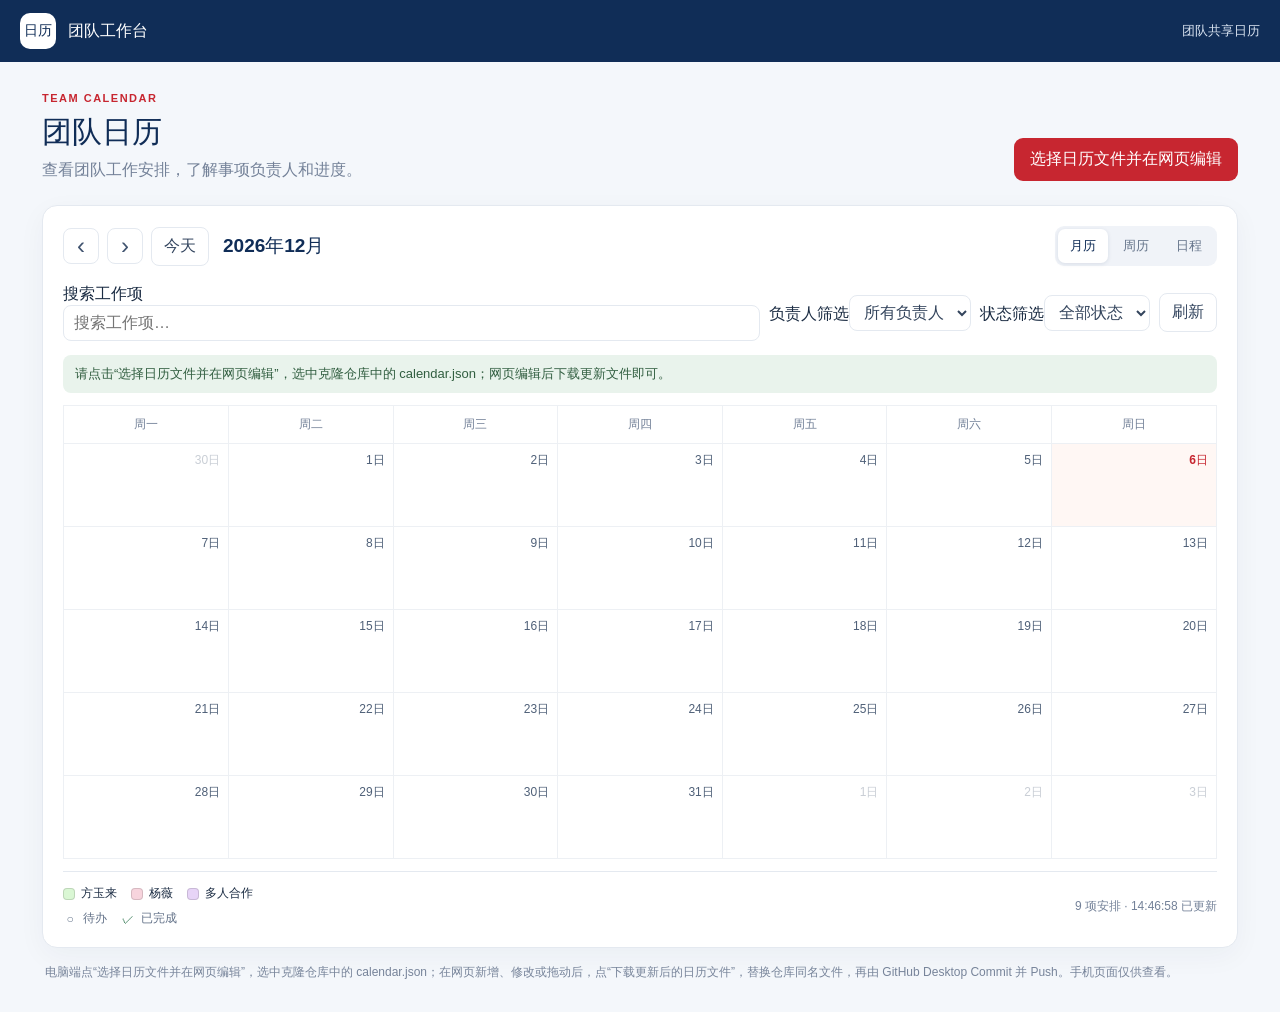
==== commit b8d3af10: "改用稳定的网页文件选择入口" ====
--- a/index.html
+++ b/index.html
@@ -8,14 +8,14 @@
 <body>
   <header class="topbar"><div class="brand"><span class="brand-mark">日历</span><span>团队工作台</span></div><span class="read-only-label">团队共享日历</span></header>
   <main class="page">
-    <section class="intro"><div><p class="eyebrow">TEAM CALENDAR</p><h1>团队日历</h1><p class="muted">查看团队工作安排，了解事项负责人和进度。</p></div><div class="editor-actions desktop-only"><button id="connectFile" class="primary" type="button">连接日历文件并开始编辑</button><label id="fileInputLabel" class="primary" for="calendarFileInput" hidden><span id="fileInputLabelText">选择日历文件并在网页编辑</span><input id="calendarFileInput" type="file" accept="application/json,.json" aria-label="选择克隆仓库中的 calendar.json"></label><button id="downloadFile" class="quiet" type="button" hidden>下载更新后的日历文件</button></div></section>
+    <section class="intro"><div><p class="eyebrow">TEAM CALENDAR</p><h1>团队日历</h1><p class="muted">查看团队工作安排，了解事项负责人和进度。</p></div><div class="editor-actions desktop-only"><button id="connectFile" class="primary" type="button" hidden>连接日历文件并开始编辑</button><label id="fileInputLabel" class="primary" for="calendarFileInput"><span id="fileInputLabelText">选择日历文件并在网页编辑</span><input id="calendarFileInput" type="file" accept="application/json,.json" aria-label="选择克隆仓库中的 calendar.json"></label><button id="downloadFile" class="quiet" type="button" hidden>下载更新后的日历文件</button></div></section>
     <section class="calendar-panel">
       <div class="calendar-toolbar"><div class="date-navigation"><button id="prevButton" class="icon" aria-label="上一期">‹</button><button id="nextButton" class="icon" aria-label="下一期">›</button><button id="todayButton" class="quiet">今天</button><h2 id="calendarTitle"></h2></div><div id="views" class="segmented" aria-label="日历视图"><button data-view="dayGridMonth">月历</button><button data-view="dayGridWeek">周历</button><button data-view="listMonth">日程</button></div></div>
       <div class="filters"><label class="search-label"><span class="sr-only">搜索工作项</span><input id="search" type="search" placeholder="搜索工作项…" maxlength="200"></label><label><span class="sr-only">负责人筛选</span><select id="ownerFilter"><option value="">所有负责人</option></select></label><label><span class="sr-only">状态筛选</span><select id="statusFilter"><option value="">全部状态</option><option value="todo">待办</option><option value="done">已完成</option></select></label><button id="refreshButton" class="quiet" type="button">刷新</button></div>
       <div id="statusBanner" class="status-banner" role="status" hidden></div><div id="calendar" aria-label="团队共享日历"></div>
       <footer class="calendar-footer"><div class="calendar-legends"><div id="ownerLegend" class="legend" aria-label="执行人颜色图例"></div><div class="status-legend" aria-label="任务状态图例"><span><i class="task-status-icon is-todo" aria-hidden="true">○</i>待办</span><span><i class="task-status-icon is-done" aria-hidden="true">✓</i>已完成</span></div></div><span id="syncStatus" class="muted">正在读取日历</span></footer>
     </section>
-    <p class="usage-note">电脑端可在网页新增、修改或拖动事项。若直接连接不可用，会自动使用兼容文件选择方式；修改仍在网页完成，之后点“下载更新后的日历文件”，将下载文件替换克隆仓库中的 calendar.json，再由 GitHub Desktop Commit 并 Push。手机页面仅供查看。</p>
+    <p class="usage-note">电脑端点“选择日历文件并在网页编辑”，选中克隆仓库中的 calendar.json；在网页新增、修改或拖动后，点“下载更新后的日历文件”，替换仓库同名文件，再由 GitHub Desktop Commit 并 Push。手机页面仅供查看。</p>
   </main>
   <dialog id="eventDialog" class="drawer"><form id="eventForm"><div class="dialog-head"><div><p class="eyebrow">WORK ITEM</p><h2 id="eventHeading">工作项</h2></div><button id="closeEvent" class="icon" aria-label="关闭" type="button">×</button></div>
     <label>工作项标题<input id="eventTitle" required maxlength="200" placeholder="这项工作需要完成什么？"></label><div class="form-row"><label>开始日期<input id="eventStart" type="date" required></label><label>结束日期<input id="eventEnd" type="date" required></label></div><p class="field-note">结束日期包含当天，跨日事项会显示为连续横条。</p>
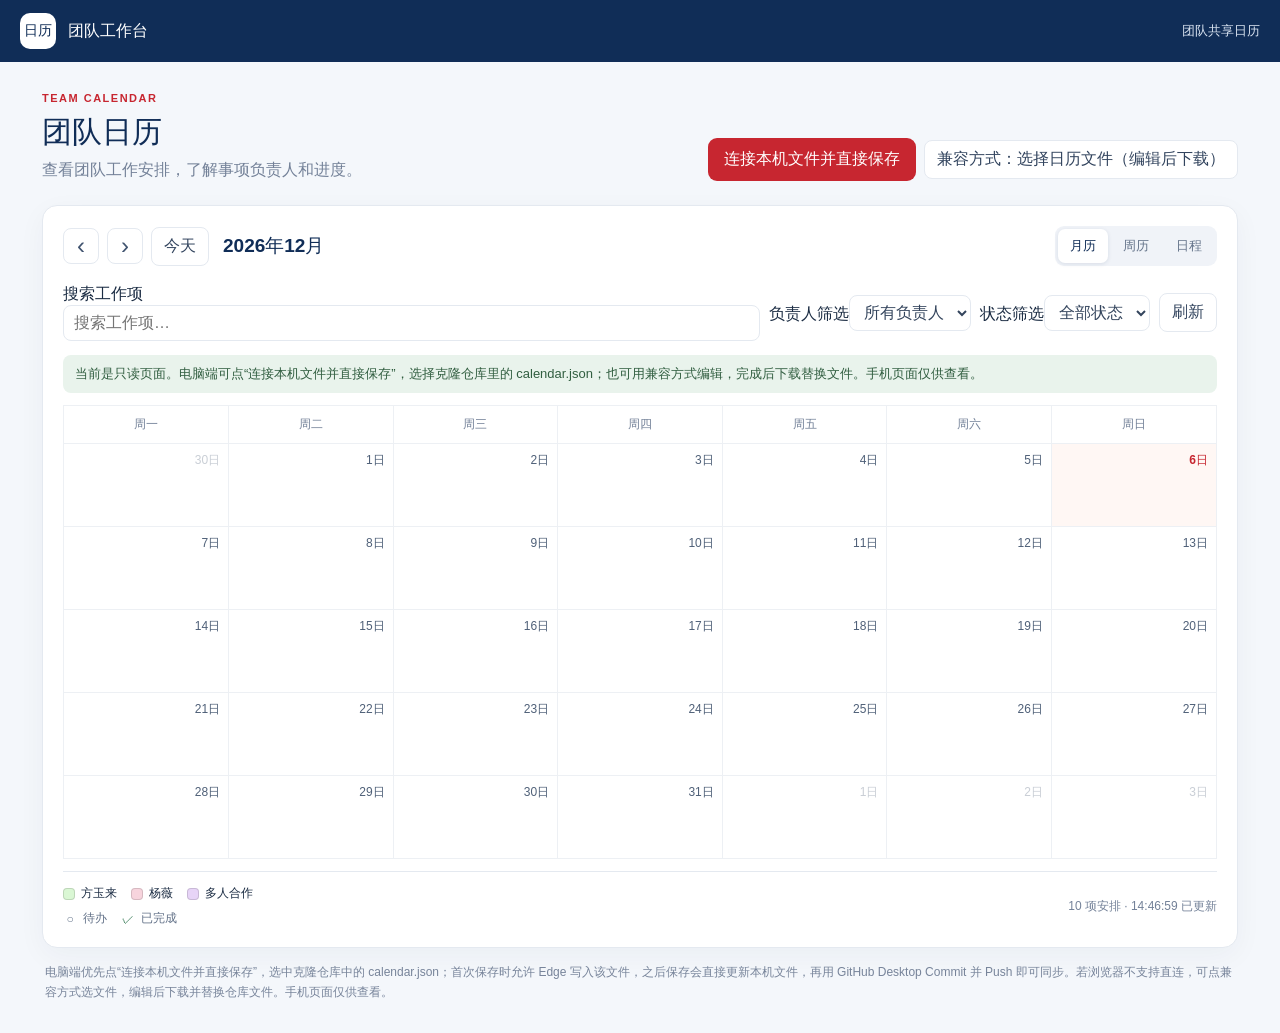
==== commit 84c4fcc6: "增加网页直写日历文件" ====
--- a/index.html
+++ b/index.html
@@ -8,14 +8,14 @@
 <body>
   <header class="topbar"><div class="brand"><span class="brand-mark">日历</span><span>团队工作台</span></div><span class="read-only-label">团队共享日历</span></header>
   <main class="page">
-    <section class="intro"><div><p class="eyebrow">TEAM CALENDAR</p><h1>团队日历</h1><p class="muted">查看团队工作安排，了解事项负责人和进度。</p></div><div class="editor-actions desktop-only"><button id="connectFile" class="primary" type="button" hidden>连接日历文件并开始编辑</button><label id="fileInputLabel" class="primary" for="calendarFileInput"><span id="fileInputLabelText">选择日历文件并在网页编辑</span><input id="calendarFileInput" type="file" accept="application/json,.json" aria-label="选择克隆仓库中的 calendar.json"></label><button id="downloadFile" class="quiet" type="button" hidden>下载更新后的日历文件</button></div></section>
+    <section class="intro"><div><p class="eyebrow">TEAM CALENDAR</p><h1>团队日历</h1><p class="muted">查看团队工作安排，了解事项负责人和进度。</p></div><div class="editor-actions desktop-only"><button id="connectFile" class="primary" type="button" hidden>连接本机文件并直接保存</button><label id="fileInputLabel" class="quiet" for="calendarFileInput"><span id="fileInputLabelText">兼容方式：选择日历文件（编辑后下载）</span><input id="calendarFileInput" type="file" accept="application/json,.json" aria-label="选择克隆仓库中的 calendar.json"></label><button id="downloadFile" class="quiet" type="button" hidden>下载更新后的日历文件</button></div></section>
     <section class="calendar-panel">
       <div class="calendar-toolbar"><div class="date-navigation"><button id="prevButton" class="icon" aria-label="上一期">‹</button><button id="nextButton" class="icon" aria-label="下一期">›</button><button id="todayButton" class="quiet">今天</button><h2 id="calendarTitle"></h2></div><div id="views" class="segmented" aria-label="日历视图"><button data-view="dayGridMonth">月历</button><button data-view="dayGridWeek">周历</button><button data-view="listMonth">日程</button></div></div>
       <div class="filters"><label class="search-label"><span class="sr-only">搜索工作项</span><input id="search" type="search" placeholder="搜索工作项…" maxlength="200"></label><label><span class="sr-only">负责人筛选</span><select id="ownerFilter"><option value="">所有负责人</option></select></label><label><span class="sr-only">状态筛选</span><select id="statusFilter"><option value="">全部状态</option><option value="todo">待办</option><option value="done">已完成</option></select></label><button id="refreshButton" class="quiet" type="button">刷新</button></div>
       <div id="statusBanner" class="status-banner" role="status" hidden></div><div id="calendar" aria-label="团队共享日历"></div>
       <footer class="calendar-footer"><div class="calendar-legends"><div id="ownerLegend" class="legend" aria-label="执行人颜色图例"></div><div class="status-legend" aria-label="任务状态图例"><span><i class="task-status-icon is-todo" aria-hidden="true">○</i>待办</span><span><i class="task-status-icon is-done" aria-hidden="true">✓</i>已完成</span></div></div><span id="syncStatus" class="muted">正在读取日历</span></footer>
     </section>
-    <p class="usage-note">电脑端点“选择日历文件并在网页编辑”，选中克隆仓库中的 calendar.json；在网页新增、修改或拖动后，点“下载更新后的日历文件”，替换仓库同名文件，再由 GitHub Desktop Commit 并 Push。手机页面仅供查看。</p>
+    <p class="usage-note">电脑端优先点“连接本机文件并直接保存”，选中克隆仓库中的 calendar.json；首次保存时允许 Edge 写入该文件，之后保存会直接更新本机文件，再用 GitHub Desktop Commit 并 Push 即可同步。若浏览器不支持直连，可点兼容方式选文件，编辑后下载并替换仓库文件。手机页面仅供查看。</p>
   </main>
   <dialog id="eventDialog" class="drawer"><form id="eventForm"><div class="dialog-head"><div><p class="eyebrow">WORK ITEM</p><h2 id="eventHeading">工作项</h2></div><button id="closeEvent" class="icon" aria-label="关闭" type="button">×</button></div>
     <label>工作项标题<input id="eventTitle" required maxlength="200" placeholder="这项工作需要完成什么？"></label><div class="form-row"><label>开始日期<input id="eventStart" type="date" required></label><label>结束日期<input id="eventEnd" type="date" required></label></div><p class="field-note">结束日期包含当天，跨日事项会显示为连续横条。</p>
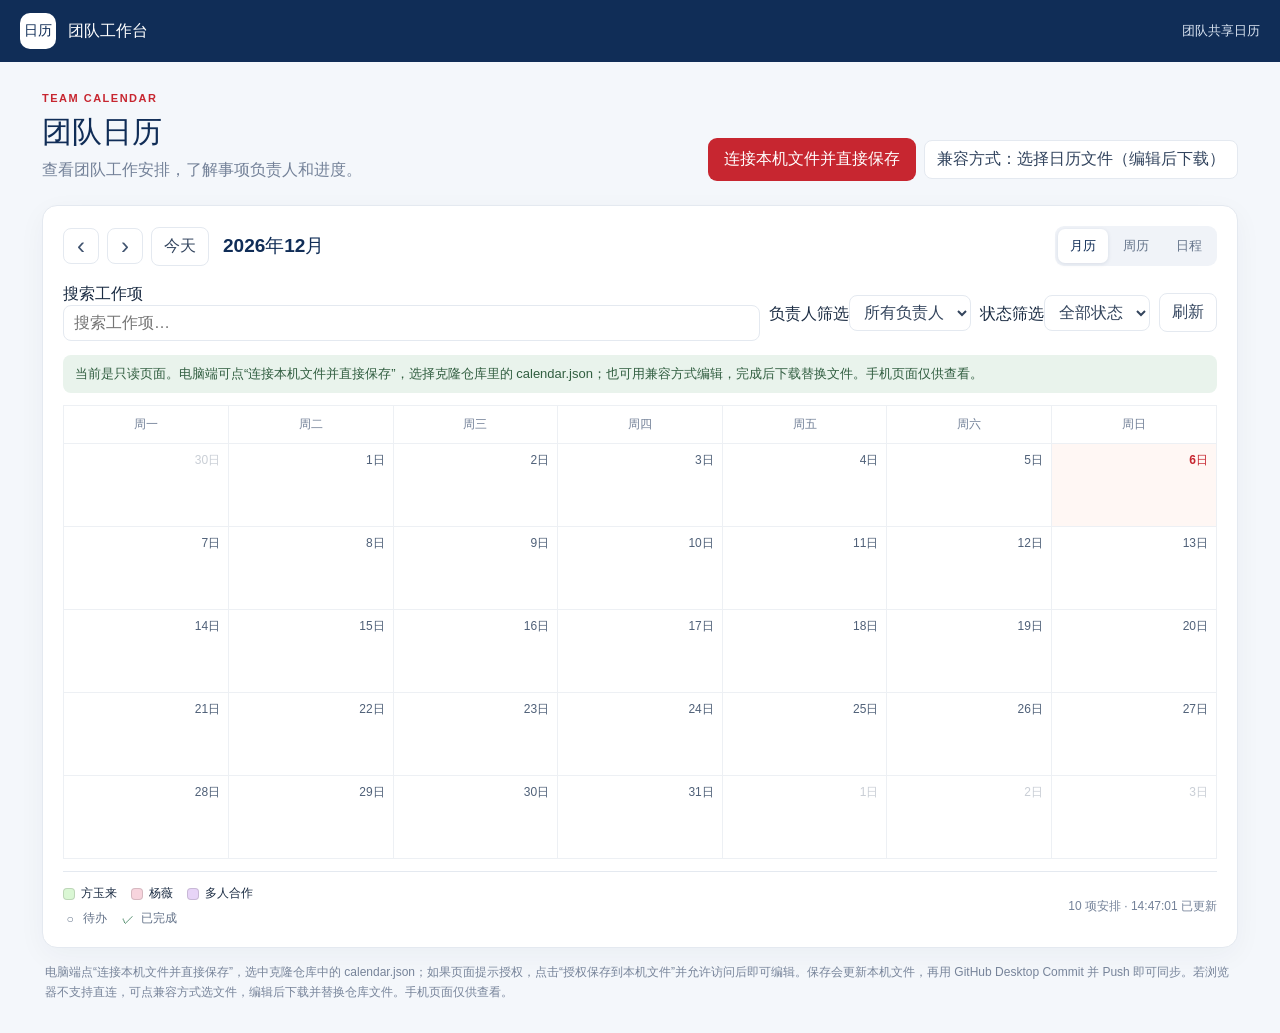
==== commit d681417c: "修改编辑" ====
--- a/index.html
+++ b/index.html
@@ -15,12 +15,12 @@
       <div id="statusBanner" class="status-banner" role="status" hidden></div><div id="calendar" aria-label="团队共享日历"></div>
       <footer class="calendar-footer"><div class="calendar-legends"><div id="ownerLegend" class="legend" aria-label="执行人颜色图例"></div><div class="status-legend" aria-label="任务状态图例"><span><i class="task-status-icon is-todo" aria-hidden="true">○</i>待办</span><span><i class="task-status-icon is-done" aria-hidden="true">✓</i>已完成</span></div></div><span id="syncStatus" class="muted">正在读取日历</span></footer>
     </section>
-    <p class="usage-note">电脑端优先点“连接本机文件并直接保存”，选中克隆仓库中的 calendar.json；首次保存时允许 Edge 写入该文件，之后保存会直接更新本机文件，再用 GitHub Desktop Commit 并 Push 即可同步。若浏览器不支持直连，可点兼容方式选文件，编辑后下载并替换仓库文件。手机页面仅供查看。</p>
+    <p class="usage-note">电脑端点“连接本机文件并直接保存”，选中克隆仓库中的 calendar.json；如果页面提示授权，点击“授权保存到本机文件”并允许访问后即可编辑。保存会更新本机文件，再用 GitHub Desktop Commit 并 Push 即可同步。若浏览器不支持直连，可点兼容方式选文件，编辑后下载并替换仓库文件。手机页面仅供查看。</p>
   </main>
   <dialog id="eventDialog" class="drawer"><form id="eventForm"><div class="dialog-head"><div><p class="eyebrow">WORK ITEM</p><h2 id="eventHeading">工作项</h2></div><button id="closeEvent" class="icon" aria-label="关闭" type="button">×</button></div>
     <label>工作项标题<input id="eventTitle" required maxlength="200" placeholder="这项工作需要完成什么？"></label><div class="form-row"><label>开始日期<input id="eventStart" type="date" required></label><label>结束日期<input id="eventEnd" type="date" required></label></div><p class="field-note">结束日期包含当天，跨日事项会显示为连续横条。</p>
     <div class="form-row"><label>执行人<input id="eventOwner" maxlength="80" placeholder="多人用顿号分隔，如：方玉来、杨薇"></label><label>状态<select id="eventStatus"><option value="todo">待办</option><option value="done">已完成</option></select></label></div><label>备注<textarea id="eventBody" rows="4" maxlength="10000" placeholder="补充工作说明…"></textarea></label>
-    <p id="eventError" class="error" role="alert"></p><div class="form-actions"><button id="deleteEvent" class="danger" type="button">删除工作项</button><button id="saveEvent" class="primary" type="submit">保存到本机文件</button></div>
+    <p id="eventError" class="error" role="alert"></p><div class="form-actions"><button id="deleteEvent" class="danger" type="button">删除工作项</button><button id="authorizeWriteInline" class="quiet" type="button" hidden>授权后重试保存</button><button id="saveEvent" class="primary" type="submit">保存到本机文件</button></div>
   </form></dialog>
   <dialog id="readDialog" class="drawer"><div class="dialog-head"><div><p class="eyebrow">WORK ITEM</p><h2 id="readTitle"></h2></div><button class="icon" data-close-read aria-label="关闭">×</button></div><p id="readDates" class="field-note"></p><p id="readOwner" class="field-note"></p><p id="readStatus" class="field-note"></p><p id="readBody" class="read-body"></p></dialog>
   <script>document.documentElement.classList.toggle('mobile-view',matchMedia('(max-width: 767px)').matches);</script>
